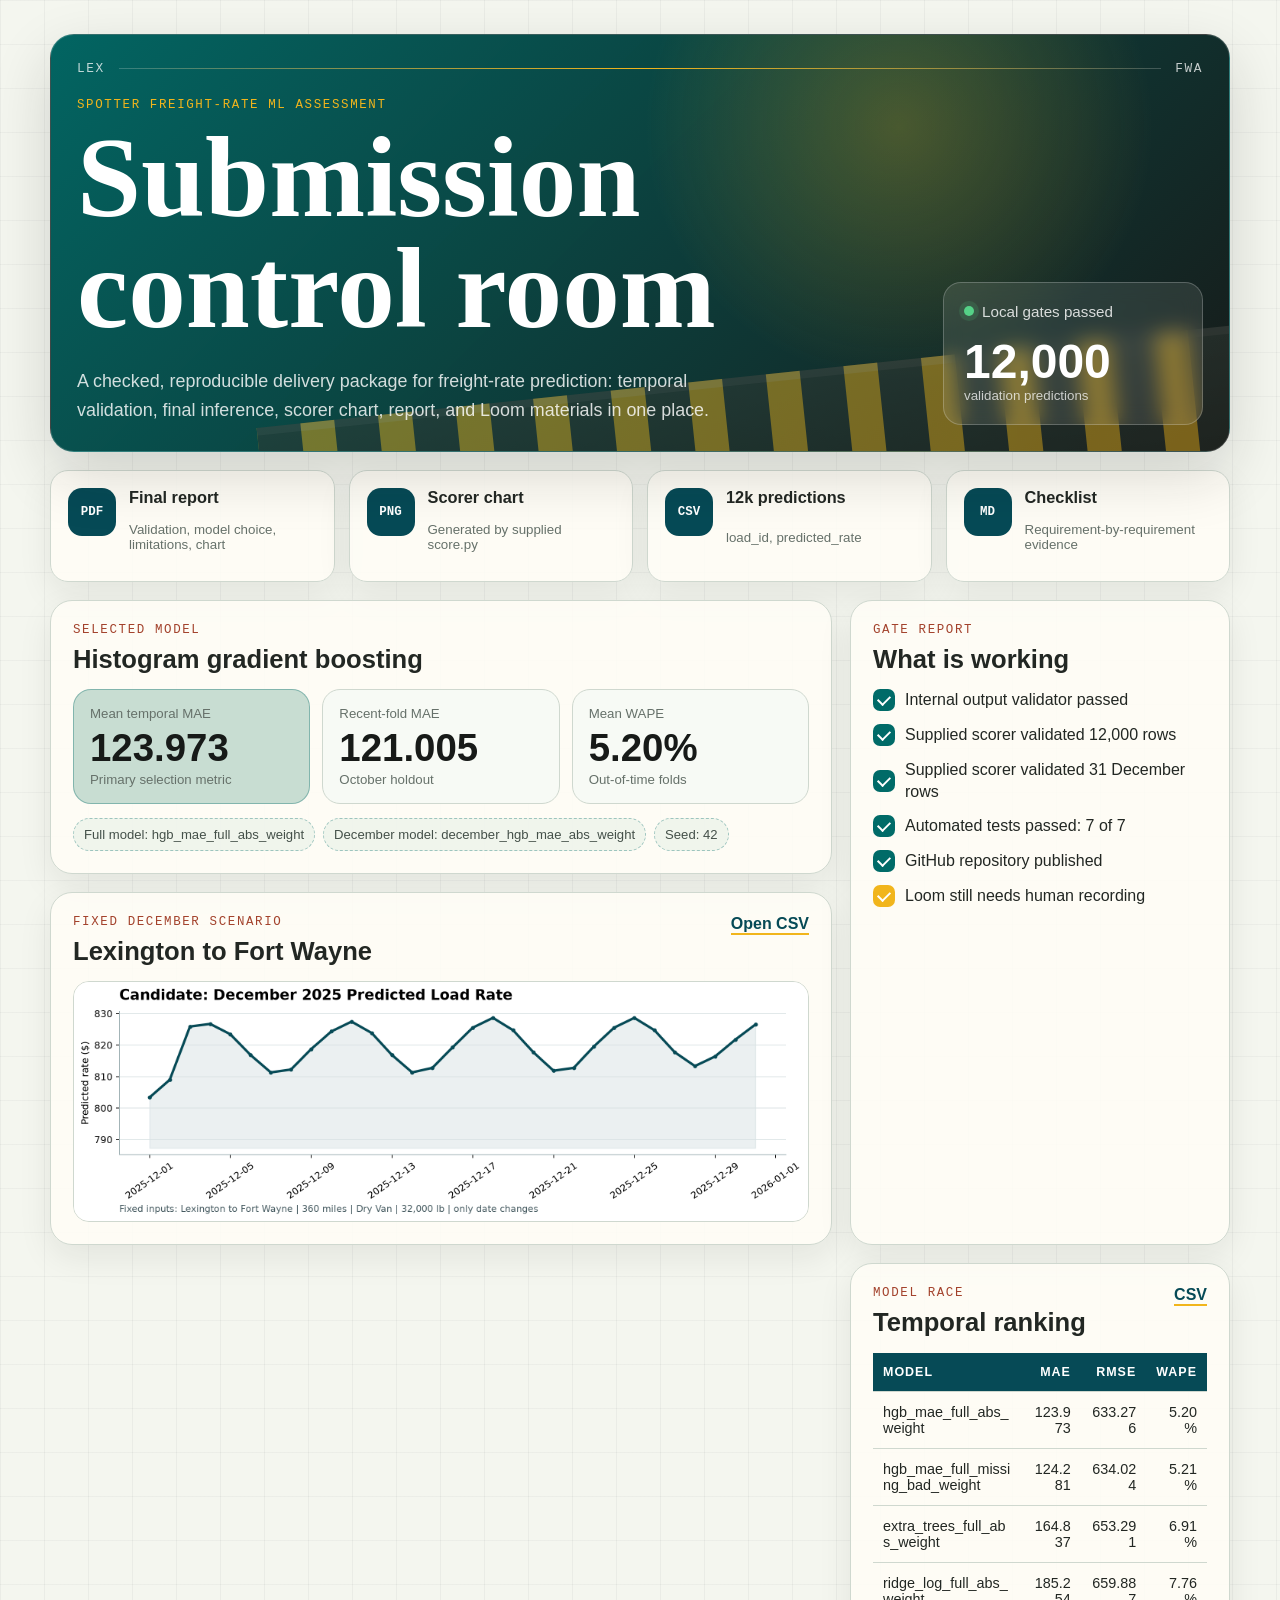
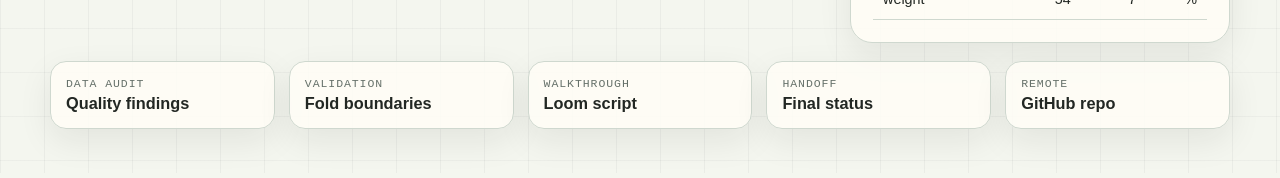
==== index.html @ ff12db0b "Add local assessment dashboard" ====
<!doctype html>
<html lang="en">
  <head>
    <meta charset="utf-8" />
    <meta name="viewport" content="width=device-width, initial-scale=1" />
    <title>Freight Rate Assessment Dashboard</title>
    <link rel="stylesheet" href="assets/dashboard.css" />
  </head>
  <body>
    <main class="page-shell">
      <section class="hero" aria-labelledby="page-title">
        <div class="route-band" aria-hidden="true">
          <span>LEX</span>
          <i></i>
          <span>FWA</span>
        </div>
        <div class="hero-copy">
          <p class="eyebrow">Spotter freight-rate ML assessment</p>
          <h1 id="page-title">Submission control room</h1>
          <p class="lede">
            A checked, reproducible delivery package for freight-rate prediction:
            temporal validation, final inference, scorer chart, report, and Loom
            materials in one place.
          </p>
        </div>
        <div class="hero-status" aria-label="Submission status">
          <div>
            <span class="status-dot"></span>
            Local gates passed
          </div>
          <strong>12,000</strong>
          <small>validation predictions</small>
        </div>
      </section>

      <section class="quick-actions" aria-label="Key files">
        <a href="reports/freight_rate_assessment_report.pdf">
          <span class="action-icon">PDF</span>
          <strong>Final report</strong>
          <small>Validation, model choice, limitations, chart</small>
        </a>
        <a href="scorer_results/candidate_december.png">
          <span class="action-icon">PNG</span>
          <strong>Scorer chart</strong>
          <small>Generated by supplied score.py</small>
        </a>
        <a href="validation_predictions.csv">
          <span class="action-icon">CSV</span>
          <strong>12k predictions</strong>
          <small>load_id, predicted_rate</small>
        </a>
        <a href="REQUIREMENTS_CHECKLIST.md">
          <span class="action-icon">MD</span>
          <strong>Checklist</strong>
          <small>Requirement-by-requirement evidence</small>
        </a>
      </section>

      <section class="dashboard-grid">
        <article class="panel scorecard-panel">
          <div class="panel-header">
            <p class="eyebrow">Selected model</p>
            <h2>Histogram gradient boosting</h2>
          </div>
          <div class="scorecards">
            <div class="metric-card accent">
              <small>Mean temporal MAE</small>
              <strong>123.973</strong>
              <span>Primary selection metric</span>
            </div>
            <div class="metric-card">
              <small>Recent-fold MAE</small>
              <strong>121.005</strong>
              <span>October holdout</span>
            </div>
            <div class="metric-card">
              <small>Mean WAPE</small>
              <strong>5.20%</strong>
              <span>Out-of-time folds</span>
            </div>
          </div>
          <div class="model-tags" aria-label="Model facts">
            <span>Full model: hgb_mae_full_abs_weight</span>
            <span>December model: december_hgb_mae_abs_weight</span>
            <span>Seed: 42</span>
          </div>
        </article>

        <article class="panel chart-panel">
          <div class="panel-header inline">
            <div>
              <p class="eyebrow">Fixed December scenario</p>
              <h2>Lexington to Fort Wayne</h2>
            </div>
            <a class="text-link" href="december_chart_inputs.csv">Open CSV</a>
          </div>
          <img
            src="scorer_results/candidate_december.png"
            alt="December 2025 predicted load rate chart"
          />
        </article>

        <article class="panel checklist-panel">
          <div class="panel-header">
            <p class="eyebrow">Gate report</p>
            <h2>What is working</h2>
          </div>
          <ul class="check-list">
            <li><span></span>Internal output validator passed</li>
            <li><span></span>Supplied scorer validated 12,000 rows</li>
            <li><span></span>Supplied scorer validated 31 December rows</li>
            <li><span></span>Automated tests passed: 7 of 7</li>
            <li><span></span>GitHub repository published</li>
            <li class="pending"><span></span>Loom still needs human recording</li>
          </ul>
        </article>

        <article class="panel table-panel">
          <div class="panel-header inline">
            <div>
              <p class="eyebrow">Model race</p>
              <h2>Temporal ranking</h2>
            </div>
            <a class="text-link" href="artifacts/metrics/model_rankings.csv">CSV</a>
          </div>
          <div class="table-wrap">
            <table>
              <thead>
                <tr>
                  <th>Model</th>
                  <th>MAE</th>
                  <th>RMSE</th>
                  <th>WAPE</th>
                </tr>
              </thead>
              <tbody>
                <tr>
                  <td>hgb_mae_full_abs_weight</td>
                  <td>123.973</td>
                  <td>633.276</td>
                  <td>5.20%</td>
                </tr>
                <tr>
                  <td>hgb_mae_full_missing_bad_weight</td>
                  <td>124.281</td>
                  <td>634.024</td>
                  <td>5.21%</td>
                </tr>
                <tr>
                  <td>extra_trees_full_abs_weight</td>
                  <td>164.837</td>
                  <td>653.291</td>
                  <td>6.91%</td>
                </tr>
                <tr>
                  <td>ridge_log_full_abs_weight</td>
                  <td>185.254</td>
                  <td>659.887</td>
                  <td>7.76%</td>
                </tr>
              </tbody>
            </table>
          </div>
        </article>
      </section>

      <section class="evidence-strip" aria-label="Evidence files">
        <a href="artifacts/eda/data_quality_findings.md">
          <small>Data audit</small>
          <strong>Quality findings</strong>
        </a>
        <a href="artifacts/metrics/folds.csv">
          <small>Validation</small>
          <strong>Fold boundaries</strong>
        </a>
        <a href="reports/LOOM_SCRIPT.md">
          <small>Walkthrough</small>
          <strong>Loom script</strong>
        </a>
        <a href="FINAL_STATUS.md">
          <small>Handoff</small>
          <strong>Final status</strong>
        </a>
        <a href="https://github.com/abdullahahsen05/torre">
          <small>Remote</small>
          <strong>GitHub repo</strong>
        </a>
      </section>
    </main>
  </body>
</html>
---- assets/dashboard.css ----
:root {
  --asphalt: #171a18;
  --ink: #222723;
  --paper: #f4f6ef;
  --panel: #fffdf6;
  --line: #cfd8cf;
  --teal: #006b68;
  --teal-dark: #064a56;
  --amber: #f1b51c;
  --rust: #a3422c;
  --mint: #c8ddd2;
  --shadow: 0 22px 60px rgba(23, 26, 24, 0.16);
}

* {
  box-sizing: border-box;
}

body {
  margin: 0;
  color: var(--ink);
  background:
    linear-gradient(90deg, rgba(23, 26, 24, 0.045) 1px, transparent 1px),
    linear-gradient(180deg, rgba(23, 26, 24, 0.035) 1px, transparent 1px),
    var(--paper);
  background-size: 44px 44px;
  font-family: "Segoe UI", Roboto, Arial, sans-serif;
}

a {
  color: inherit;
  text-decoration: none;
}

.page-shell {
  width: min(1180px, calc(100% - 32px));
  margin: 0 auto;
  padding: 34px 0 44px;
}

.hero {
  min-height: 380px;
  color: #fff;
  background:
    radial-gradient(circle at 72% 22%, rgba(241, 181, 28, 0.26), transparent 28%),
    linear-gradient(135deg, rgba(0, 107, 104, 0.92), rgba(23, 26, 24, 0.97)),
    var(--asphalt);
  border: 1px solid rgba(255, 255, 255, 0.18);
  border-radius: 24px;
  display: grid;
  grid-template-columns: 1.1fr 280px;
  grid-template-rows: auto 1fr;
  gap: 22px;
  padding: 26px;
  box-shadow: var(--shadow);
  overflow: hidden;
  position: relative;
}

.hero::after {
  content: "";
  position: absolute;
  inset: auto -8% -24% 18%;
  height: 170px;
  transform: rotate(-6deg);
  background:
    repeating-linear-gradient(90deg, transparent 0 44px, rgba(241, 181, 28, 0.9) 44px 78px),
    linear-gradient(#323a34, #20251f);
  border-top: 8px solid rgba(255, 255, 255, 0.16);
  opacity: 0.5;
}

.route-band {
  grid-column: 1 / -1;
  display: flex;
  align-items: center;
  gap: 14px;
  color: rgba(255, 255, 255, 0.76);
  font-family: Consolas, "SFMono-Regular", monospace;
  font-size: 0.8rem;
  letter-spacing: 0.12em;
  text-transform: uppercase;
  position: relative;
  z-index: 1;
}

.route-band i {
  height: 1px;
  flex: 1;
  background: linear-gradient(90deg, rgba(255, 255, 255, 0.2), var(--amber), rgba(255, 255, 255, 0.2));
}

.hero-copy,
.hero-status {
  position: relative;
  z-index: 1;
  align-self: end;
}

.eyebrow {
  margin: 0 0 10px;
  font-family: Consolas, "SFMono-Regular", monospace;
  font-size: 0.78rem;
  letter-spacing: 0.13em;
  text-transform: uppercase;
  color: var(--rust);
}

.hero .eyebrow {
  color: var(--amber);
}

h1,
h2 {
  margin: 0;
  line-height: 0.96;
  letter-spacing: 0;
}

h1 {
  max-width: 780px;
  font-family: Georgia, "Times New Roman", serif;
  font-size: clamp(3rem, 9vw, 7.4rem);
  font-weight: 800;
}

h2 {
  font-size: clamp(1.35rem, 2vw, 2rem);
  font-weight: 800;
}

.lede {
  max-width: 650px;
  margin: 24px 0 0;
  color: rgba(255, 255, 255, 0.82);
  font-size: clamp(1rem, 1.4vw, 1.22rem);
  line-height: 1.6;
}

.hero-status {
  justify-self: end;
  width: 260px;
  padding: 20px;
  background: rgba(255, 253, 246, 0.1);
  border: 1px solid rgba(255, 255, 255, 0.22);
  backdrop-filter: blur(10px);
  border-radius: 18px;
}

.hero-status div {
  display: flex;
  align-items: center;
  gap: 8px;
  color: rgba(255, 255, 255, 0.82);
  font-size: 0.95rem;
}

.status-dot {
  width: 10px;
  height: 10px;
  border-radius: 999px;
  background: #55d187;
  box-shadow: 0 0 0 5px rgba(85, 209, 135, 0.14);
}

.hero-status strong {
  display: block;
  margin-top: 18px;
  font-size: 3rem;
  line-height: 1;
}

.hero-status small {
  color: rgba(255, 255, 255, 0.74);
}

.quick-actions,
.evidence-strip {
  display: grid;
  grid-template-columns: repeat(4, 1fr);
  gap: 14px;
  margin-top: 18px;
}

.quick-actions a,
.evidence-strip a,
.panel {
  background: rgba(255, 253, 246, 0.88);
  border: 1px solid var(--line);
  box-shadow: 0 12px 34px rgba(23, 26, 24, 0.08);
}

.quick-actions a {
  min-height: 112px;
  display: grid;
  grid-template-columns: 48px 1fr;
  grid-template-rows: auto auto;
  gap: 4px 13px;
  padding: 17px;
  border-radius: 18px;
  transition: transform 160ms ease, border-color 160ms ease, box-shadow 160ms ease;
}

.quick-actions a:hover,
.evidence-strip a:hover {
  transform: translateY(-2px);
  border-color: var(--teal);
  box-shadow: 0 18px 44px rgba(0, 107, 104, 0.14);
}

.action-icon {
  grid-row: 1 / 3;
  width: 48px;
  height: 48px;
  display: grid;
  place-items: center;
  color: #fff;
  background: var(--teal-dark);
  border-radius: 14px;
  font-family: Consolas, "SFMono-Regular", monospace;
  font-size: 0.78rem;
  font-weight: 700;
}

.quick-actions strong,
.evidence-strip strong {
  font-size: 1.02rem;
}

.quick-actions small,
.evidence-strip small,
.metric-card small,
.metric-card span {
  color: #66716a;
}

.dashboard-grid {
  display: grid;
  grid-template-columns: minmax(0, 1fr) minmax(0, 380px);
  gap: 18px;
  margin-top: 18px;
}

.panel {
  border-radius: 22px;
  padding: 22px;
  min-width: 0;
}

.panel *,
.quick-actions *,
.evidence-strip * {
  min-width: 0;
}

h1,
h2,
.model-tags span,
td {
  overflow-wrap: anywhere;
}

h1 {
  overflow-wrap: normal;
  word-break: normal;
}

.chart-panel,
.table-panel {
  grid-column: span 1;
}

.chart-panel {
  grid-column: 1 / 2;
}

.scorecard-panel {
  grid-column: 1 / 2;
}

.checklist-panel {
  grid-column: 2 / 3;
  grid-row: 1 / 3;
}

.table-panel {
  grid-column: 2 / 3;
}

.panel-header {
  margin-bottom: 18px;
}

.panel-header.inline {
  display: flex;
  align-items: start;
  justify-content: space-between;
  gap: 16px;
}

.text-link {
  color: var(--teal-dark);
  font-weight: 800;
  border-bottom: 2px solid var(--amber);
}

.scorecards {
  display: grid;
  grid-template-columns: repeat(3, 1fr);
  gap: 12px;
}

.metric-card {
  padding: 16px;
  background: #f7faf5;
  border: 1px solid var(--line);
  border-radius: 18px;
}

.metric-card.accent {
  background: var(--mint);
  border-color: rgba(0, 107, 104, 0.35);
}

.metric-card strong {
  display: block;
  margin: 8px 0 4px;
  color: var(--asphalt);
  font-size: clamp(1.7rem, 3vw, 2.5rem);
  line-height: 1;
}

.metric-card small,
.metric-card span {
  display: block;
  font-size: 0.83rem;
}

.model-tags {
  display: flex;
  flex-wrap: wrap;
  gap: 8px;
  margin-top: 14px;
}

.model-tags span {
  padding: 8px 10px;
  border: 1px dashed rgba(0, 107, 104, 0.35);
  border-radius: 999px;
  color: #445049;
  background: rgba(200, 221, 210, 0.25);
  font-size: 0.82rem;
}

.chart-panel img {
  width: 100%;
  display: block;
  border-radius: 16px;
  border: 1px solid var(--line);
  background: #fff;
}

.check-list {
  list-style: none;
  padding: 0;
  margin: 0;
  display: grid;
  gap: 13px;
}

.check-list li {
  display: grid;
  grid-template-columns: 22px 1fr;
  gap: 10px;
  align-items: center;
  line-height: 1.35;
}

.check-list span {
  width: 22px;
  height: 22px;
  border-radius: 7px;
  background: var(--teal);
  position: relative;
}

.check-list span::after {
  content: "";
  position: absolute;
  left: 7px;
  top: 4px;
  width: 6px;
  height: 10px;
  border: solid #fff;
  border-width: 0 2px 2px 0;
  transform: rotate(45deg);
}

.check-list .pending span {
  background: var(--amber);
}

.table-wrap {
  overflow-x: auto;
}

table {
  width: 100%;
  border-collapse: collapse;
  min-width: 520px;
}

th,
td {
  padding: 12px 10px;
  border-bottom: 1px solid var(--line);
  text-align: left;
  font-size: 0.9rem;
}

th {
  color: #fff;
  background: var(--teal-dark);
  font-size: 0.78rem;
  letter-spacing: 0.08em;
  text-transform: uppercase;
}

td:not(:first-child),
th:not(:first-child) {
  text-align: right;
  font-variant-numeric: tabular-nums;
}

.evidence-strip {
  grid-template-columns: repeat(5, 1fr);
}

.evidence-strip a {
  display: block;
  padding: 15px;
  border-radius: 16px;
  transition: transform 160ms ease, border-color 160ms ease, box-shadow 160ms ease;
}

.evidence-strip small {
  display: block;
  margin-bottom: 4px;
  font-family: Consolas, "SFMono-Regular", monospace;
  text-transform: uppercase;
  letter-spacing: 0.08em;
  font-size: 0.72rem;
}

@media (max-width: 940px) {
  .hero,
  .dashboard-grid,
  .quick-actions,
  .evidence-strip {
    grid-template-columns: 1fr;
  }

  .hero-status,
  .checklist-panel,
  .table-panel,
  .chart-panel,
  .scorecard-panel {
    grid-column: auto;
    grid-row: auto;
  }

  .hero-status {
    justify-self: stretch;
    width: auto;
  }

  .scorecards {
    grid-template-columns: 1fr;
  }
}

@media (max-width: 520px) {
  .hero {
    padding: 22px;
  }

  h1 {
    font-size: 2.72rem;
  }
}

@media (prefers-reduced-motion: reduce) {
  *,
  *::before,
  *::after {
    scroll-behavior: auto !important;
    transition: none !important;
  }
}
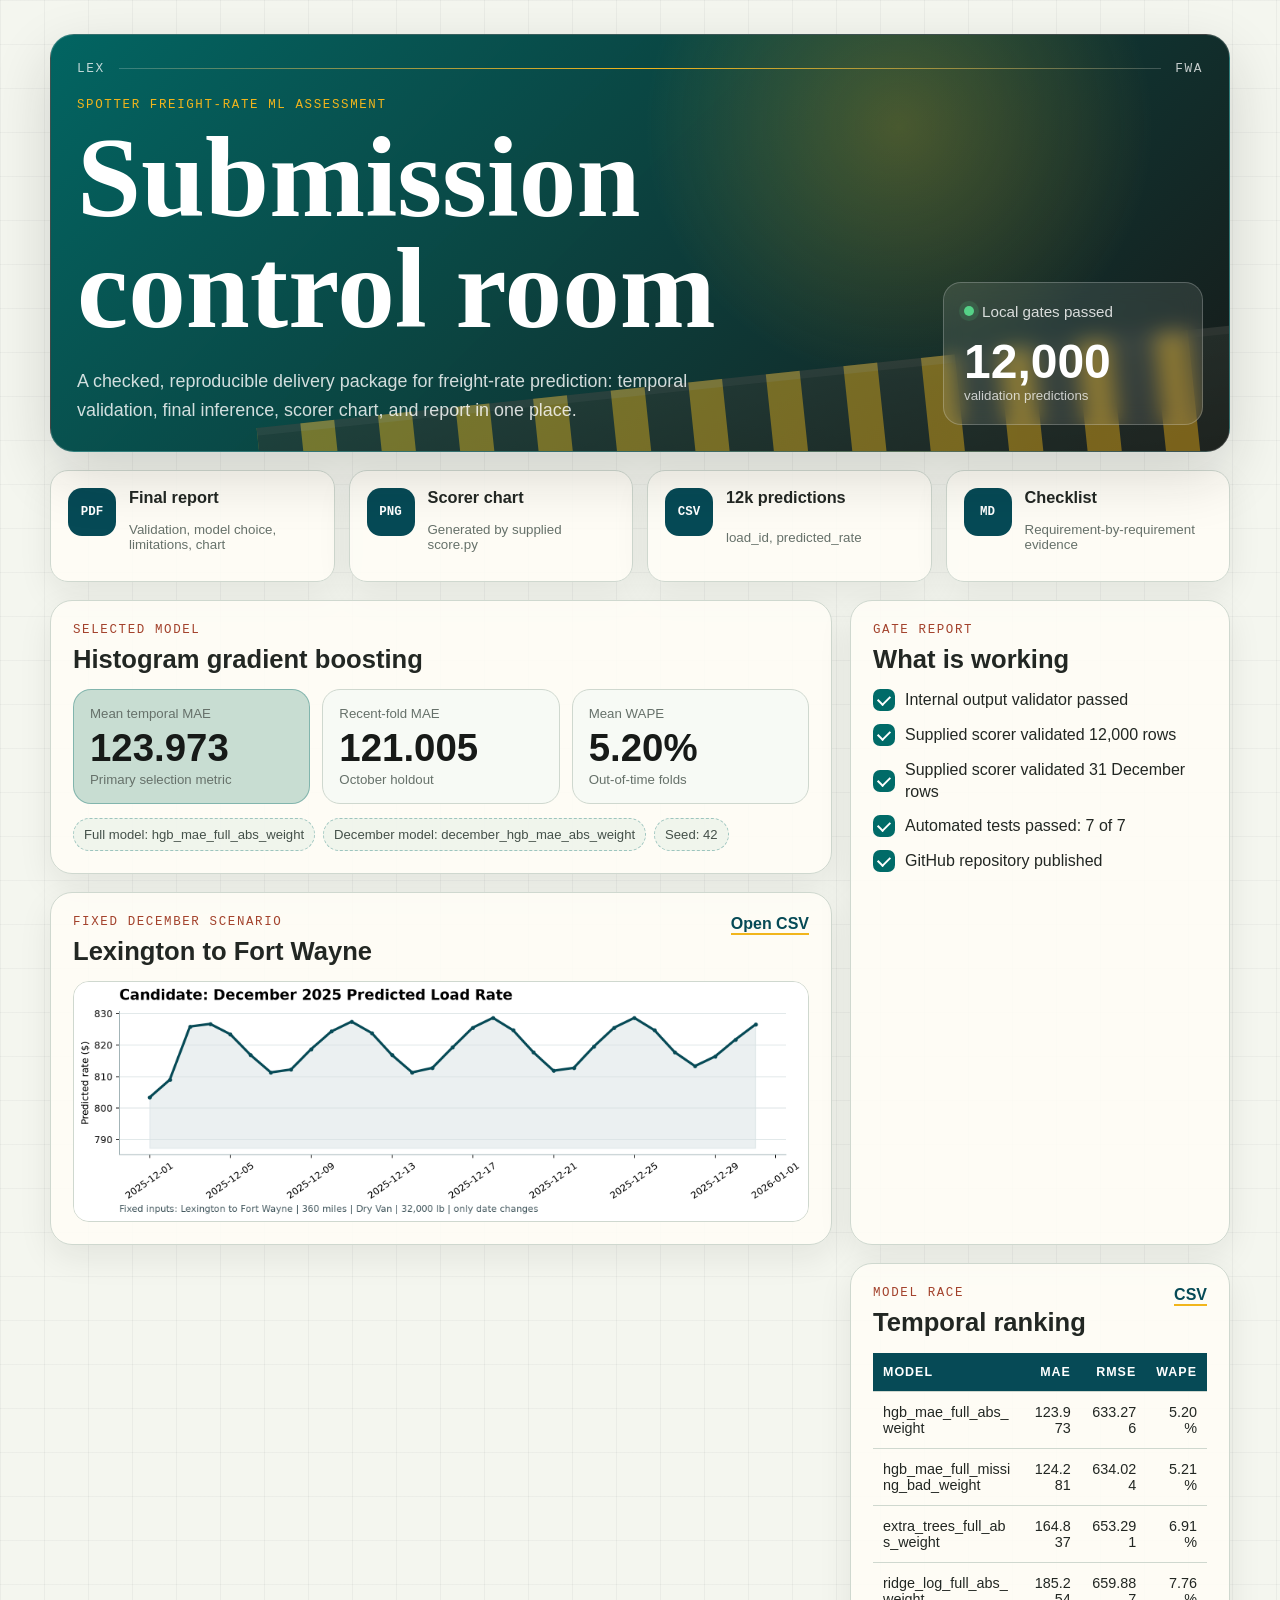
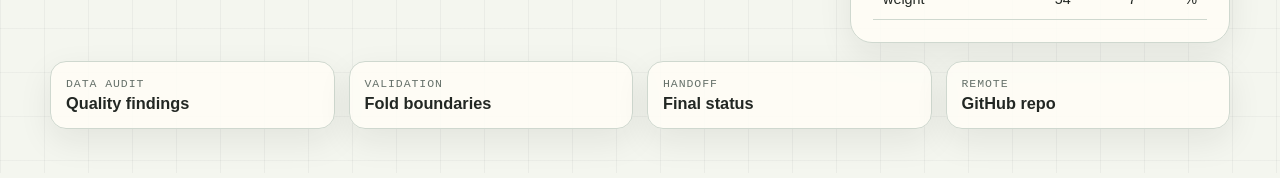
==== commit 261302a5: "Remove walkthrough references from public UI" ====
--- a/index.html
+++ b/index.html
@@ -19,8 +19,8 @@
           <h1 id="page-title">Submission control room</h1>
           <p class="lede">
             A checked, reproducible delivery package for freight-rate prediction:
-            temporal validation, final inference, scorer chart, report, and Loom
-            materials in one place.
+            temporal validation, final inference, scorer chart, and report in one
+            place.
           </p>
         </div>
         <div class="hero-status" aria-label="Submission status">
@@ -111,7 +111,6 @@
             <li><span></span>Supplied scorer validated 31 December rows</li>
             <li><span></span>Automated tests passed: 7 of 7</li>
             <li><span></span>GitHub repository published</li>
-            <li class="pending"><span></span>Loom still needs human recording</li>
           </ul>
         </article>
 
@@ -173,10 +172,6 @@
           <small>Validation</small>
           <strong>Fold boundaries</strong>
         </a>
-        <a href="reports/LOOM_SCRIPT.md">
-          <small>Walkthrough</small>
-          <strong>Loom script</strong>
-        </a>
         <a href="FINAL_STATUS.md">
           <small>Handoff</small>
           <strong>Final status</strong>
--- a/assets/dashboard.css
+++ b/assets/dashboard.css
@@ -433,7 +433,7 @@
 }
 
 .evidence-strip {
-  grid-template-columns: repeat(5, 1fr);
+  grid-template-columns: repeat(4, 1fr);
 }
 
 .evidence-strip a {
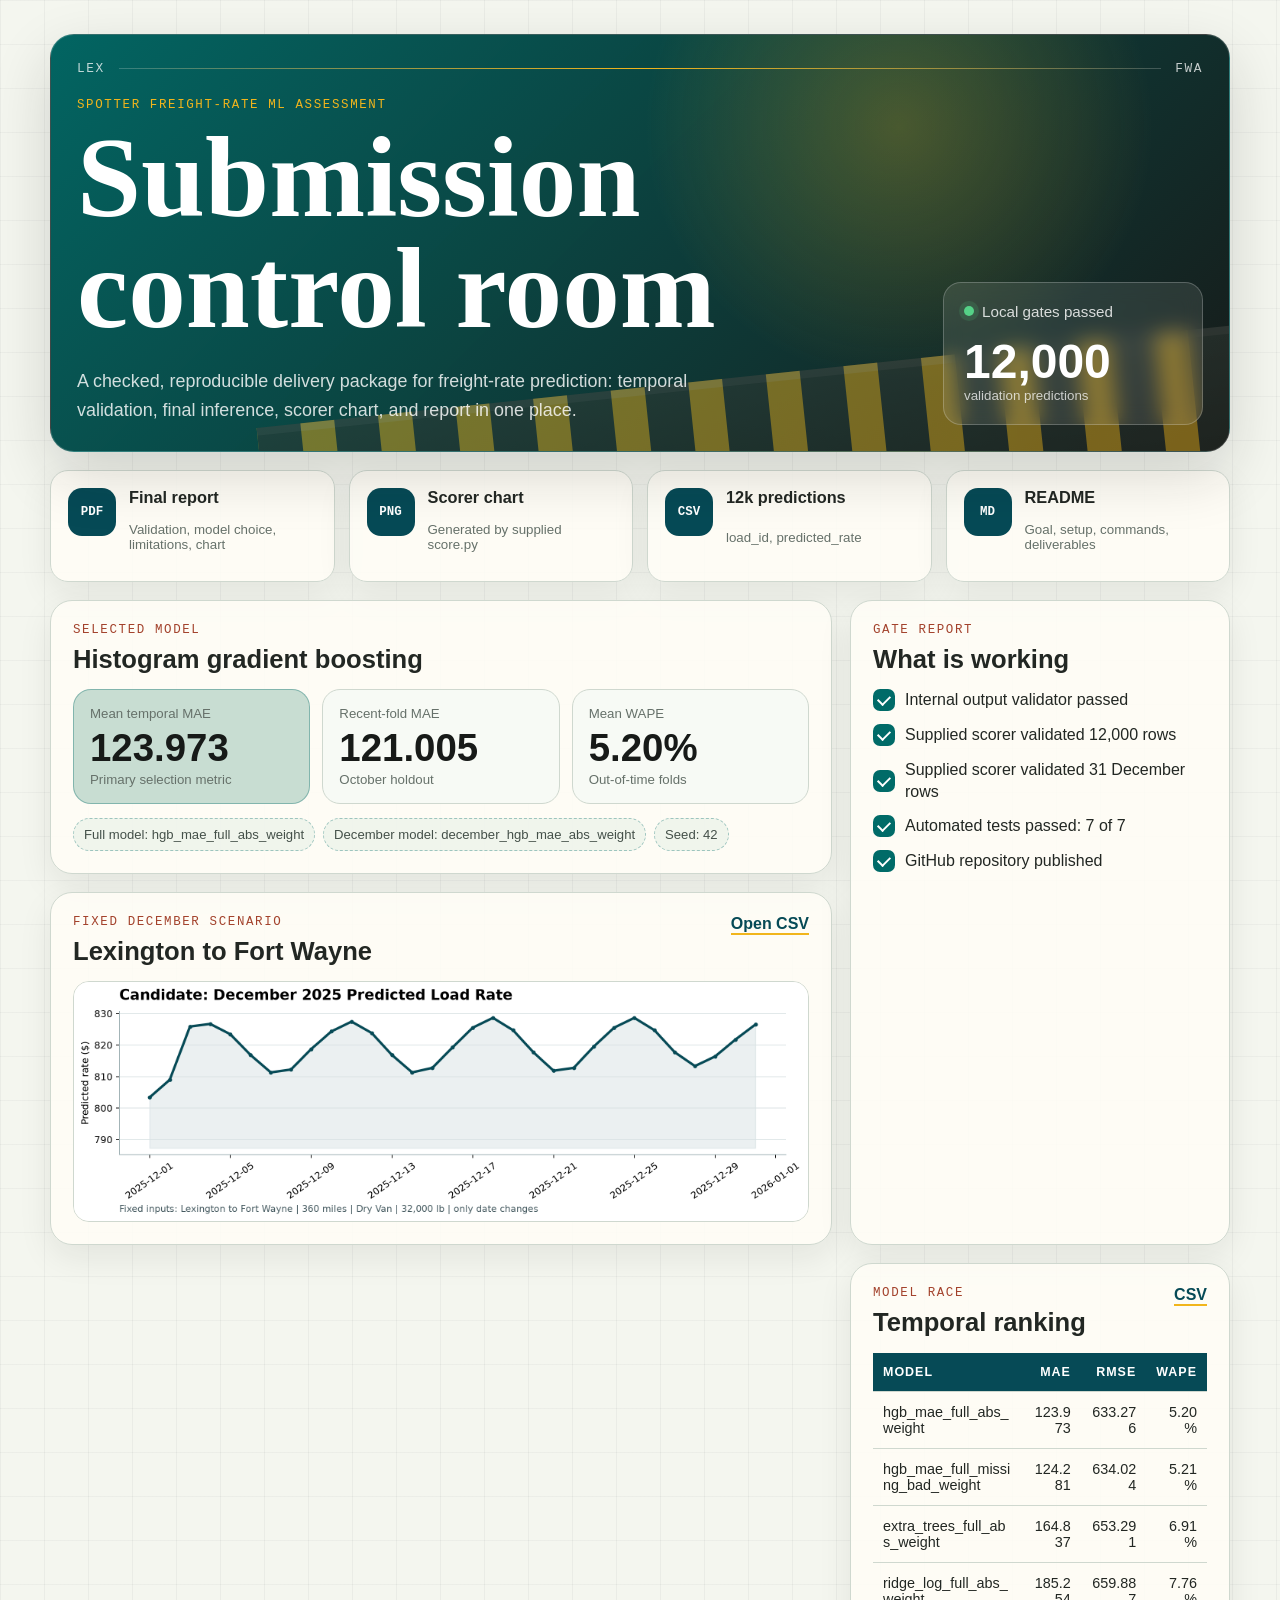
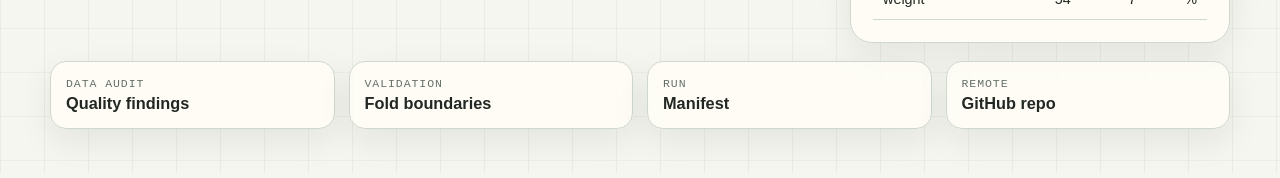
==== commit eb184adf: "Trim internal submission files" ====
--- a/index.html
+++ b/index.html
@@ -1,4 +1,4 @@
-<!doctype html>
+﻿<!doctype html>
 <html lang="en">
   <head>
     <meta charset="utf-8" />
@@ -49,10 +49,10 @@
           <strong>12k predictions</strong>
           <small>load_id, predicted_rate</small>
         </a>
-        <a href="REQUIREMENTS_CHECKLIST.md">
+        <a href="README.md">
           <span class="action-icon">MD</span>
-          <strong>Checklist</strong>
-          <small>Requirement-by-requirement evidence</small>
+          <strong>README</strong>
+          <small>Goal, setup, commands, deliverables</small>
         </a>
       </section>
 
@@ -172,11 +172,11 @@
           <small>Validation</small>
           <strong>Fold boundaries</strong>
         </a>
-        <a href="FINAL_STATUS.md">
-          <small>Handoff</small>
-          <strong>Final status</strong>
+        <a href="artifacts/manifests/final_run.json">
+          <small>Run</small>
+          <strong>Manifest</strong>
         </a>
-        <a href="https://github.com/abdullahahsen05/torre">
+        <a href="https://github.com/abdullahahsen05/freight-ml-task">
           <small>Remote</small>
           <strong>GitHub repo</strong>
         </a>
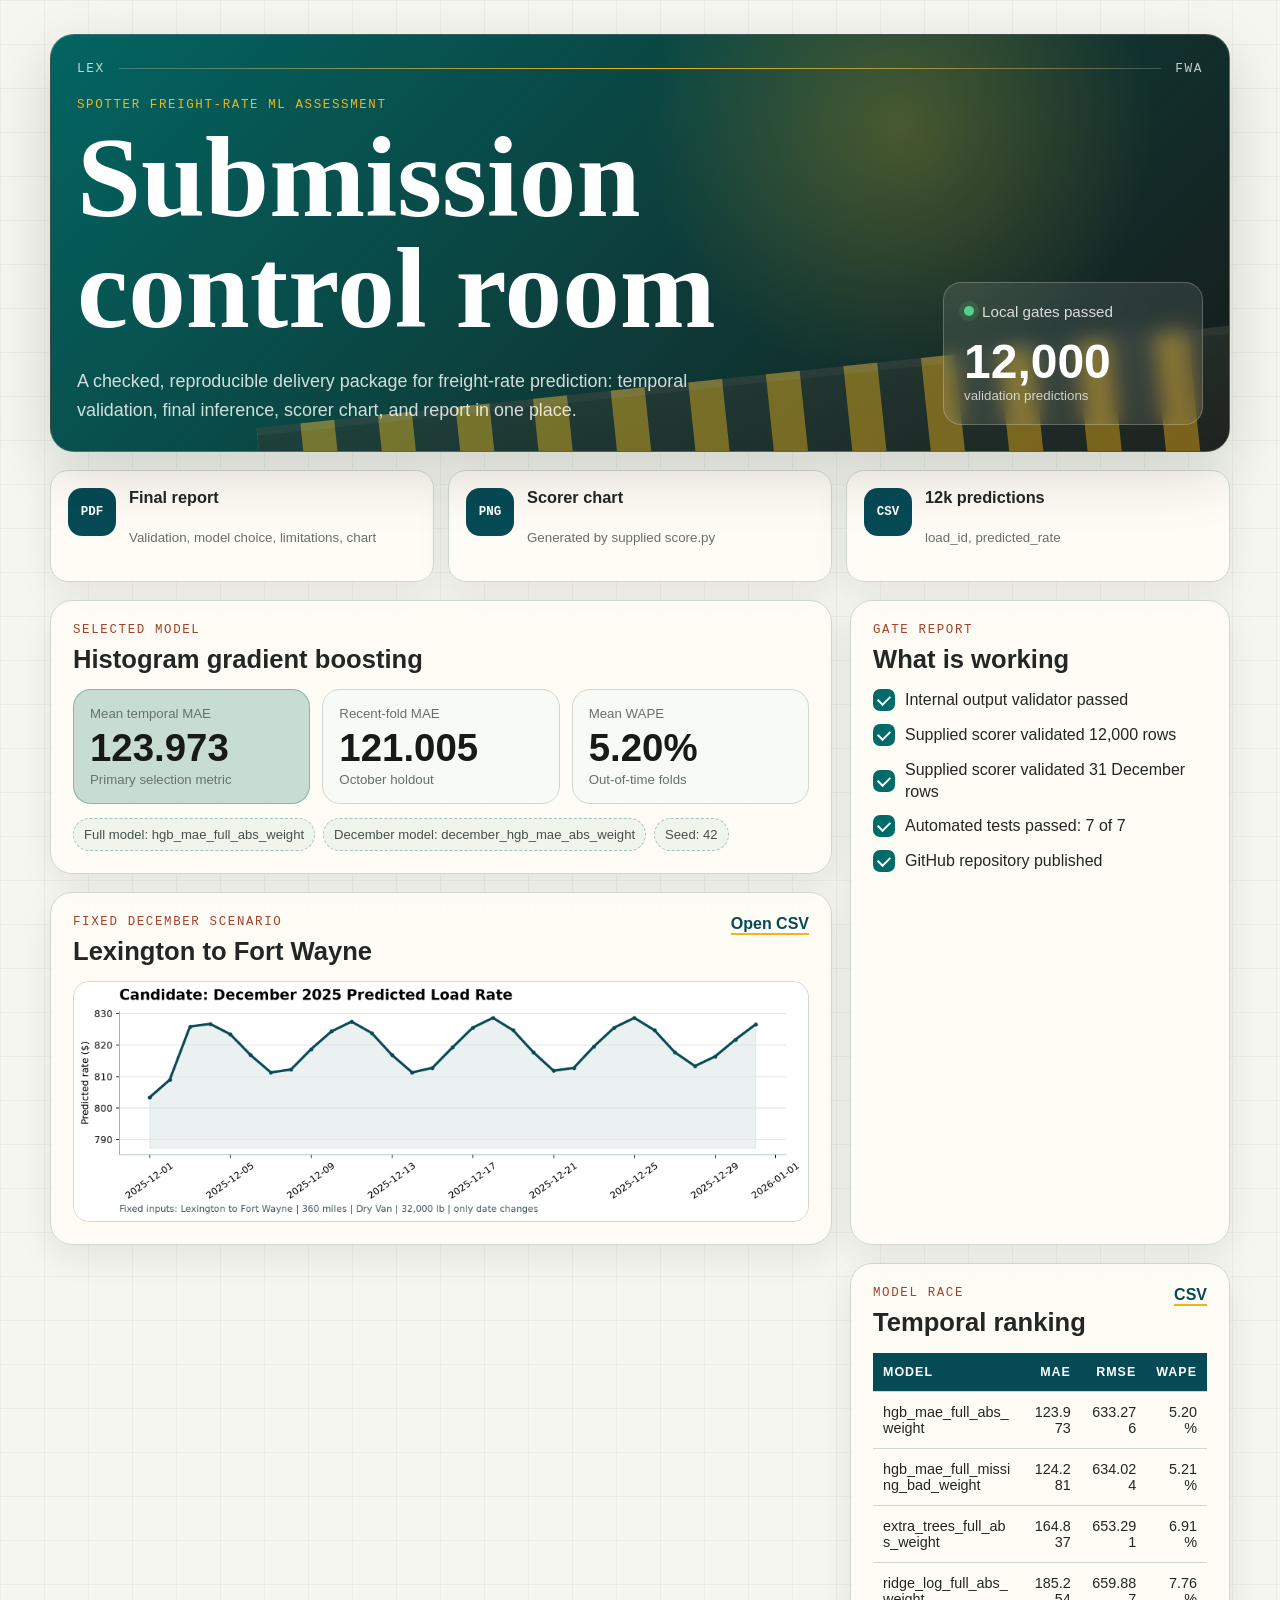
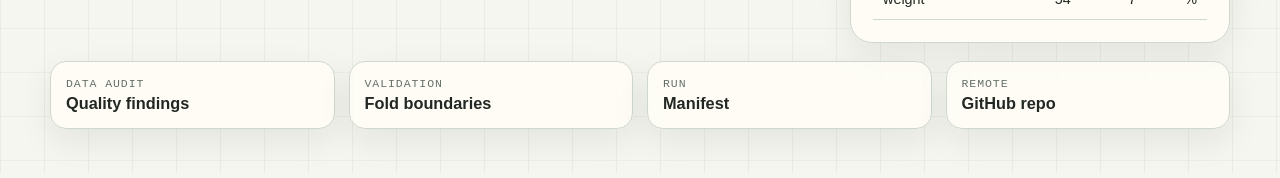
==== commit 26005b4a: "Remove README card from dashboard" ====
--- a/index.html
+++ b/index.html
@@ -34,25 +34,20 @@
       </section>
 
       <section class="quick-actions" aria-label="Key files">
-        <a href="reports/freight_rate_assessment_report.pdf">
+        <a href="views/report.html" target="_blank" rel="noopener noreferrer">
           <span class="action-icon">PDF</span>
           <strong>Final report</strong>
           <small>Validation, model choice, limitations, chart</small>
         </a>
-        <a href="scorer_results/candidate_december.png">
+        <a href="views/december-chart.html" target="_blank" rel="noopener noreferrer">
           <span class="action-icon">PNG</span>
           <strong>Scorer chart</strong>
           <small>Generated by supplied score.py</small>
         </a>
-        <a href="validation_predictions.csv">
+        <a href="views/validation-predictions.html" target="_blank" rel="noopener noreferrer">
           <span class="action-icon">CSV</span>
           <strong>12k predictions</strong>
           <small>load_id, predicted_rate</small>
-        </a>
-        <a href="README.md">
-          <span class="action-icon">MD</span>
-          <strong>README</strong>
-          <small>Goal, setup, commands, deliverables</small>
         </a>
       </section>
 
@@ -92,7 +87,7 @@
               <p class="eyebrow">Fixed December scenario</p>
               <h2>Lexington to Fort Wayne</h2>
             </div>
-            <a class="text-link" href="december_chart_inputs.csv">Open CSV</a>
+            <a class="text-link" href="views/december-predictions.html" target="_blank" rel="noopener noreferrer">Open CSV</a>
           </div>
           <img
             src="scorer_results/candidate_december.png"
@@ -120,7 +115,7 @@
               <p class="eyebrow">Model race</p>
               <h2>Temporal ranking</h2>
             </div>
-            <a class="text-link" href="artifacts/metrics/model_rankings.csv">CSV</a>
+            <a class="text-link" href="views/model-rankings.html" target="_blank" rel="noopener noreferrer">CSV</a>
           </div>
           <div class="table-wrap">
             <table>
@@ -164,19 +159,19 @@
       </section>
 
       <section class="evidence-strip" aria-label="Evidence files">
-        <a href="artifacts/eda/data_quality_findings.md">
+        <a href="views/quality-findings.html" target="_blank" rel="noopener noreferrer">
           <small>Data audit</small>
           <strong>Quality findings</strong>
         </a>
-        <a href="artifacts/metrics/folds.csv">
+        <a href="views/folds.html" target="_blank" rel="noopener noreferrer">
           <small>Validation</small>
           <strong>Fold boundaries</strong>
         </a>
-        <a href="artifacts/manifests/final_run.json">
+        <a href="views/run-manifest.html" target="_blank" rel="noopener noreferrer">
           <small>Run</small>
           <strong>Manifest</strong>
         </a>
-        <a href="https://github.com/abdullahahsen05/freight-ml-task">
+        <a href="https://github.com/abdullahahsen05/freight-ml-task" target="_blank" rel="noopener noreferrer">
           <small>Remote</small>
           <strong>GitHub repo</strong>
         </a>
--- a/assets/dashboard.css
+++ b/assets/dashboard.css
@@ -177,9 +177,12 @@
 .quick-actions,
 .evidence-strip {
   display: grid;
-  grid-template-columns: repeat(4, 1fr);
   gap: 14px;
   margin-top: 18px;
+}
+
+.quick-actions {
+  grid-template-columns: repeat(3, 1fr);
 }
 
 .quick-actions a,
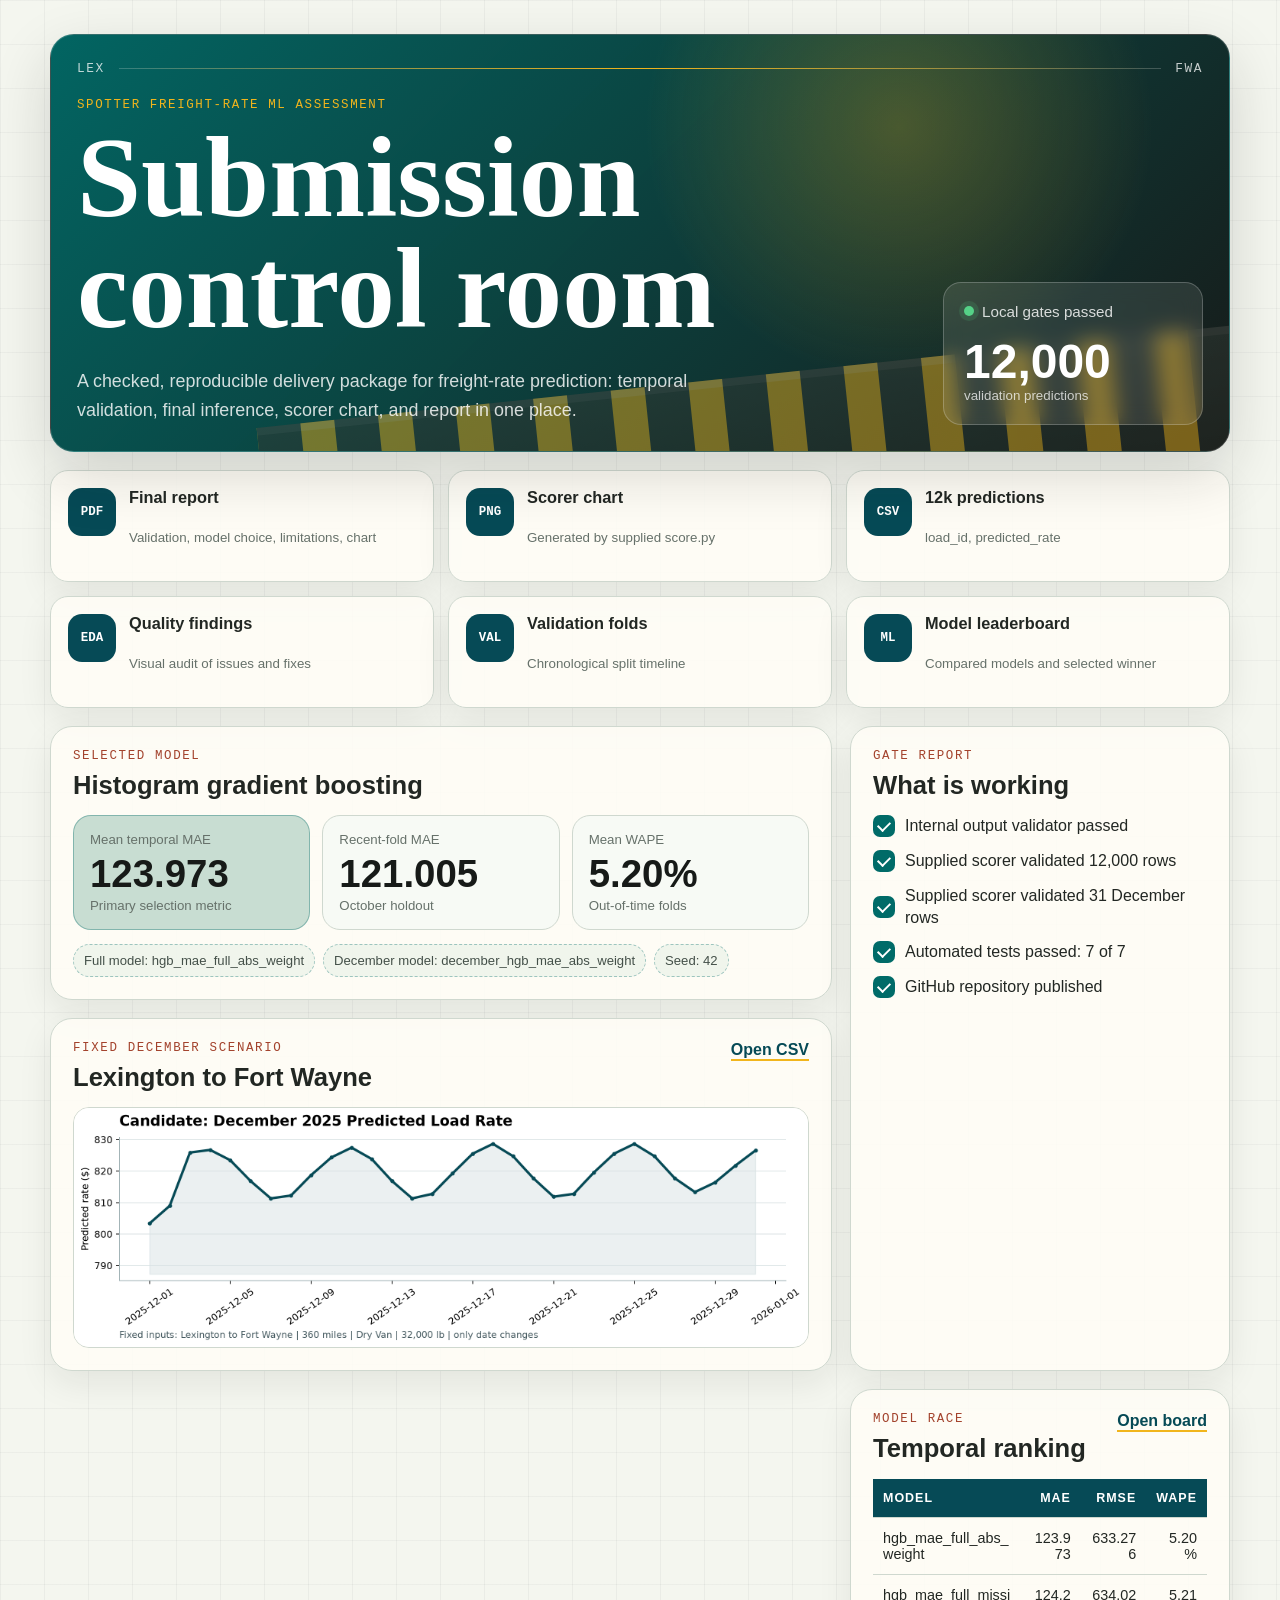
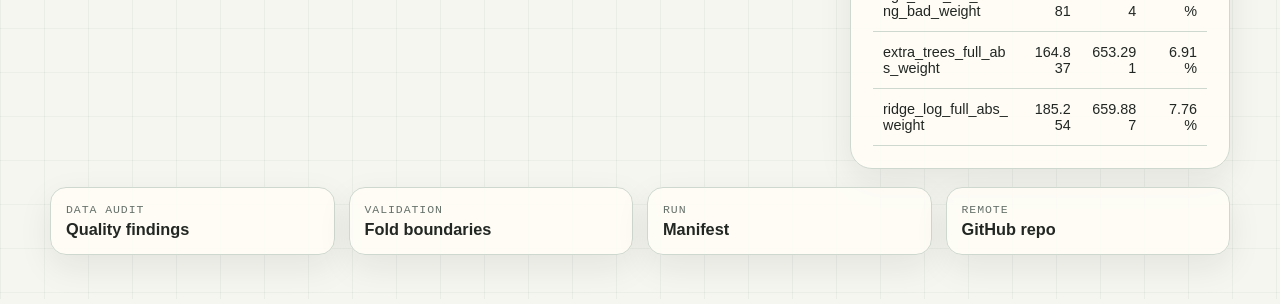
==== commit d1722d69: "Add visual evidence shortcuts to dashboard" ====
--- a/index.html
+++ b/index.html
@@ -48,6 +48,21 @@
           <span class="action-icon">CSV</span>
           <strong>12k predictions</strong>
           <small>load_id, predicted_rate</small>
+        </a>
+        <a href="views/quality-findings.html" target="_blank" rel="noopener noreferrer">
+          <span class="action-icon">EDA</span>
+          <strong>Quality findings</strong>
+          <small>Visual audit of issues and fixes</small>
+        </a>
+        <a href="views/folds.html" target="_blank" rel="noopener noreferrer">
+          <span class="action-icon">VAL</span>
+          <strong>Validation folds</strong>
+          <small>Chronological split timeline</small>
+        </a>
+        <a href="views/model-rankings.html" target="_blank" rel="noopener noreferrer">
+          <span class="action-icon">ML</span>
+          <strong>Model leaderboard</strong>
+          <small>Compared models and selected winner</small>
         </a>
       </section>
 
@@ -115,7 +130,7 @@
               <p class="eyebrow">Model race</p>
               <h2>Temporal ranking</h2>
             </div>
-            <a class="text-link" href="views/model-rankings.html" target="_blank" rel="noopener noreferrer">CSV</a>
+            <a class="text-link" href="views/model-rankings.html" target="_blank" rel="noopener noreferrer">Open board</a>
           </div>
           <div class="table-wrap">
             <table>
